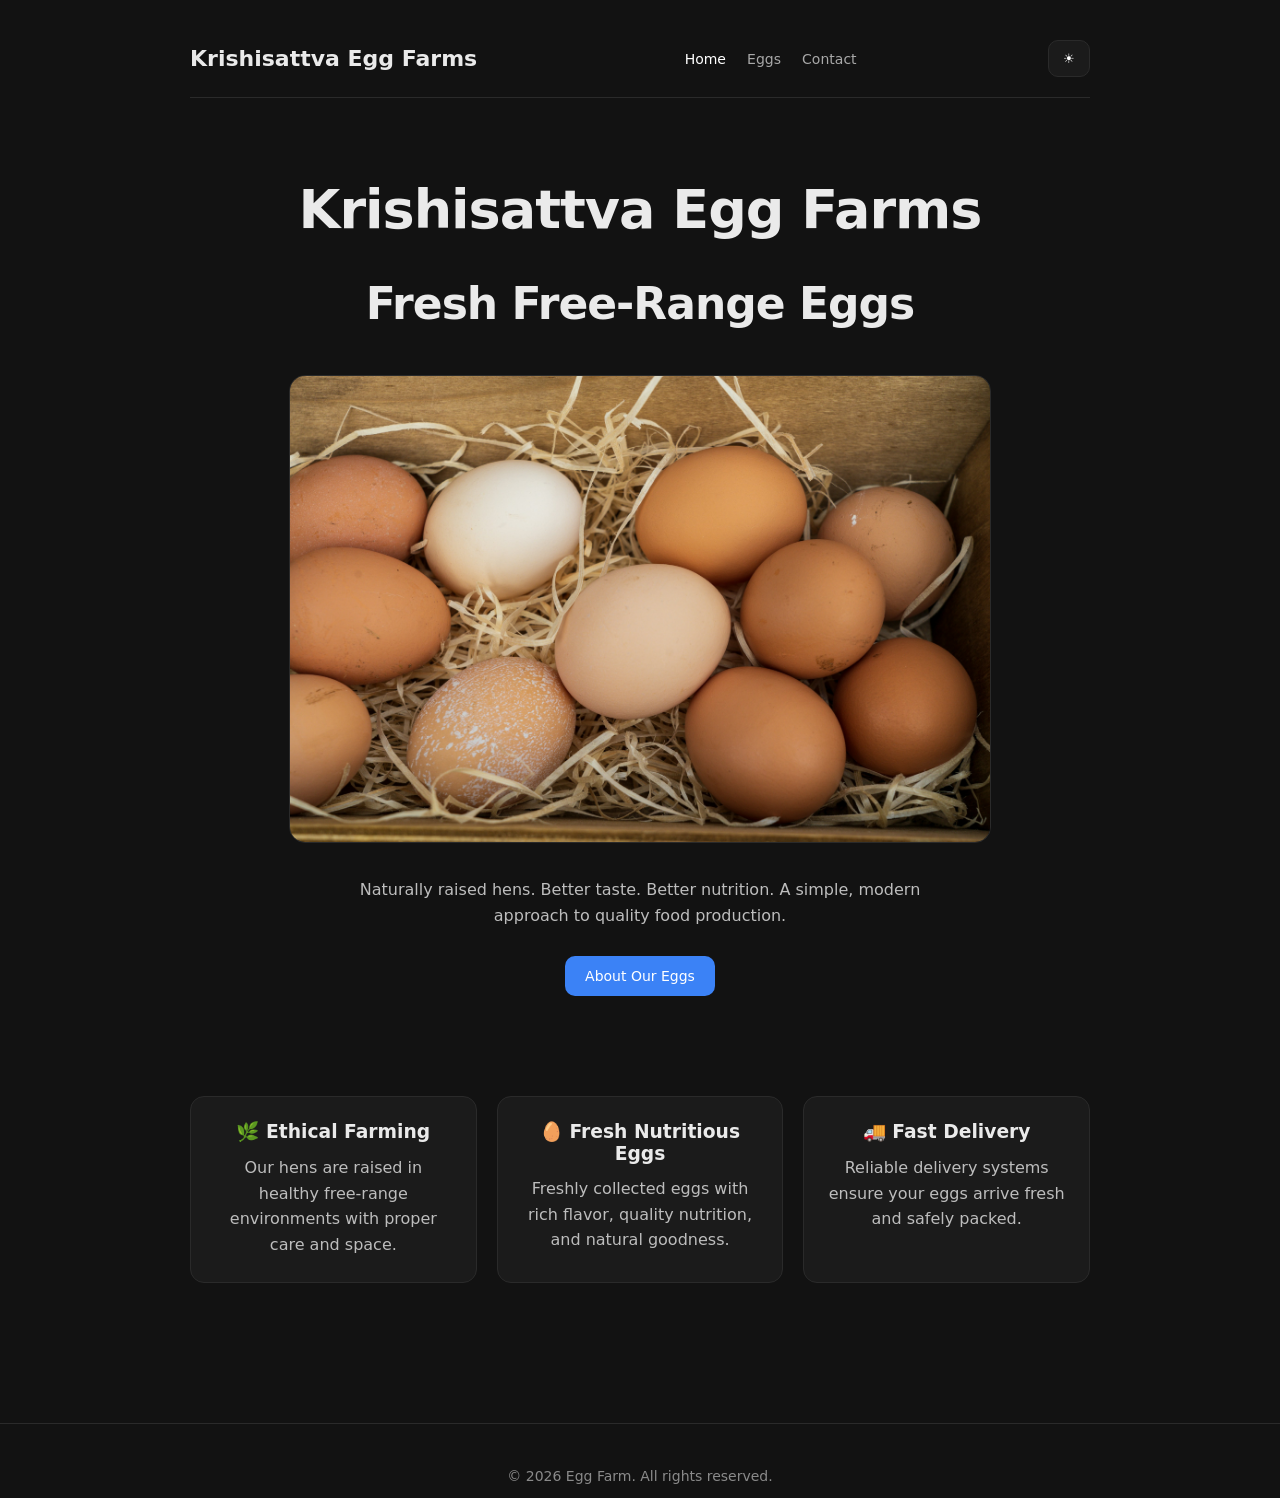
==== index.html @ 88c9a8b3 "First website upload" ====
<!DOCTYPE html>
<html>

<head>
    <title>Krishisattva Egg Farms</title>
    <link rel="stylesheet" href="style.css">
</head>

<body>

    <div class="container">

        <header class="header">
            <h1>Krishisattva Egg Farms</h1>

            <nav class="nav">
                <a href="index.html" class="active">Home</a>
                <a href="eggs.html">Eggs</a>
                <a href="contact.html">Contact</a>
            </nav>
            <button id="theme-toggle">☀</button>
        </header>

        <main class="hero">
            <h1>Krishisattva Egg Farms</h1>

            <h2>Fresh Free-Range Eggs</h2>
            <img src="images/eggs.jpg" class="hero-image">
            <p>
                Naturally raised hens. Better taste. Better nutrition.
                A simple, modern approach to quality food production.
            </p>
            <a href="eggs.html" class="cta-button">About Our Eggs</a>
            <section class="features">

                <div class="feature-card">
                    <h3>🌿 Ethical Farming</h3>

                    <p>
                        Our hens are raised in healthy free-range environments with proper care and space.
                    </p>
                </div>

                <div class="feature-card">
                    <h3>🥚 Fresh Nutritious Eggs</h3>

                    <p>
                        Freshly collected eggs with rich flavor, quality nutrition, and natural goodness.
                    </p>
                </div>

                <div class="feature-card">
                    <h3>🚚 Fast Delivery</h3>

                    <p>
                        Reliable delivery systems ensure your eggs arrive fresh and safely packed.
                    </p>
                </div>
            </section>
        </main>

    </div>
    <footer class="footer">

        <p>© 2026 Egg Farm. All rights reserved.</p>

    </footer>
    <script src="script.js"></script>
</body>

</html>
---- style.css ----
body {
    margin: 0;
    font-family: system-ui, -apple-system, Segoe UI, Roboto, Arial, sans-serif;
    background-color: #121212;
    color: #eaeaea;
}

/* center layout */
.container {
    max-width: 900px;
    margin: 0 auto;
    padding: 40px 24px;
}

/* header */
.header {
    display: flex;
    justify-content: space-between;
    align-items: center;
    padding-bottom: 20px;
    border-bottom: 1px solid #2a2a2a;
}

.header h1 {
    font-size: 22px;
    margin: 0;
}

/* nav */
.nav a {
    margin-left: 16px;
    text-decoration: none;
    color: #a8a8a8;
    font-size: 14px;
}

.nav a:hover {
    color: #ffffff;
}

/* HERO SECTION */
.hero {
    text-align: center;
    margin-top: 80px;
}

/* big headline */
.hero h1 {
    font-size: 54px;
    margin-bottom: 16px;
    letter-spacing: -1px;
}

.hero h2 {
    font-size: 44px;
    margin-bottom: 16px;
    letter-spacing: -1px;
}

/* paragraph */
.hero p {
    font-size: 16px;
    color: #bdbdbd;
    max-width: 600px;
    margin: 0 auto;
    line-height: 1.6;
}

/* CTA button */
.cta-button {
    display: inline-block;
    margin-top: 28px;
    padding: 12px 20px;
    background-color: #3b82f6;
    color: white;
    text-decoration: none;
    border-radius: 10px;
    font-size: 14px;
    transition: 0.2s ease;
}

.cta-button:hover {
    background-color: #2563eb;
    transform: translateY(-2px);
}

/* eggs page */
.eggs-page {
    margin-top: 60px;
}

.eggs-page h2 {
    font-size: 40px;
    margin-bottom: 10px;
    text-align: center;
}

.intro {
    text-align: center;
    color: #bdbdbd;
    max-width: 700px;
    margin: 0 auto 50px auto;
    line-height: 1.7;
}

/* info sections */
.info-section {
    background-color: #1b1b1b;
    border: 1px solid #2a2a2a;
    padding: 24px;
    border-radius: 14px;
    margin-bottom: 24px;
}

.info-section h3 {
    margin-top: 0;
    margin-bottom: 10px;
    font-size: 22px;
}

.info-section p {
    color: #c7c7c7;
    line-height: 1.7;
}

/* features section */
.features {
    display: flex;
    gap: 20px;
    margin-top: 100px;
}

/* individual card */
.feature-card {
    background-color: #1b1b1b;
    border: 1px solid #2a2a2a;
    padding: 24px;
    border-radius: 14px;
    flex: 1;
    transition: 0.2s ease;
}

/* hover effect */
.feature-card:hover {
    transform: translateY(-5px);
    border-color: #3b82f6;
}

/* feature title */
.feature-card h3 {
    margin-top: 0;
    margin-bottom: 12px;
}

/* feature text */
.feature-card p {
    color: #bdbdbd;
    line-height: 1.6;
}

/* footer */
.footer {
    margin-top: 100px;
    padding-top: 30px;
    border-top: 1px solid #2a2a2a;
    text-align: center;
}

.footer p {
    color: #8a8a8a;
    font-size: 14px;
}

/* hero image */
.hero-image {
    width: 100%;
    max-width: 700px;
    border-radius: 16px;
    margin-top: 30px;
    border: 1px solid #2a2a2a;
    margin-bottom: 30px;
}

.active{
    color: white !important;
}

@media (max-width: 768px){

    .features{
        flex-direction: column;
    }

    .header{
        flex-direction: column;
        gap: 15px;
    }

    .hero h1{
        font-size: 40px;
    }

    .hero h2{
        font-size: 30px;
    }
}

/* contact page */
.contact-page{
    margin-top: 60px;
}

.contact-page h2{
    text-align: center;
    font-size: 40px;
    margin-bottom: 10px;
}

/* contact cards */
.contact-card{
    background-color: #1b1b1b;
    border: 1px solid #2a2a2a;
    border-radius: 14px;
    padding: 24px;
    margin-bottom: 24px;
}

.contact-card h3{
    margin-top: 0;
    margin-bottom: 10px;
}

.contact-card p{
    color: #c7c7c7;
}

/* theme toggle button */
#theme-toggle{
    background-color: #1b1b1b;
    color: white;
    border: 1px solid #2a2a2a;
    padding: 10px 14px;
    border-radius: 10px;
    cursor: pointer;
    transition: 0.2s ease;
}

#theme-toggle:hover{
    border-color: #3b82f6;
}

/* LIGHT MODE */
.light-mode{
    background-color: #f5f5f5;
    color: #121212;
}

.light-mode .header{
    border-bottom: 1px solid #d6d6d6;
}

.light-mode .nav a{
    color: #444;
}

.light-mode .nav a:hover{
    color: black;
}

.light-mode .feature-card,
.light-mode .info-section,
.light-mode .contact-card{
    background-color: white;
    border: 1px solid #d6d6d6;
}

.light-mode .footer{
    border-top: 1px solid #d6d6d6;
}

.light-mode .hero p,
.light-mode .intro,
.light-mode .feature-card p,
.light-mode .info-section p,
.light-mode .contact-card p{
    color: #555;
}

.light-mode #theme-toggle{
    background-color: white;
    color: black;
    border: 1px solid #d6d6d6;
}

.light-mode .active{
    color: black !important;
}
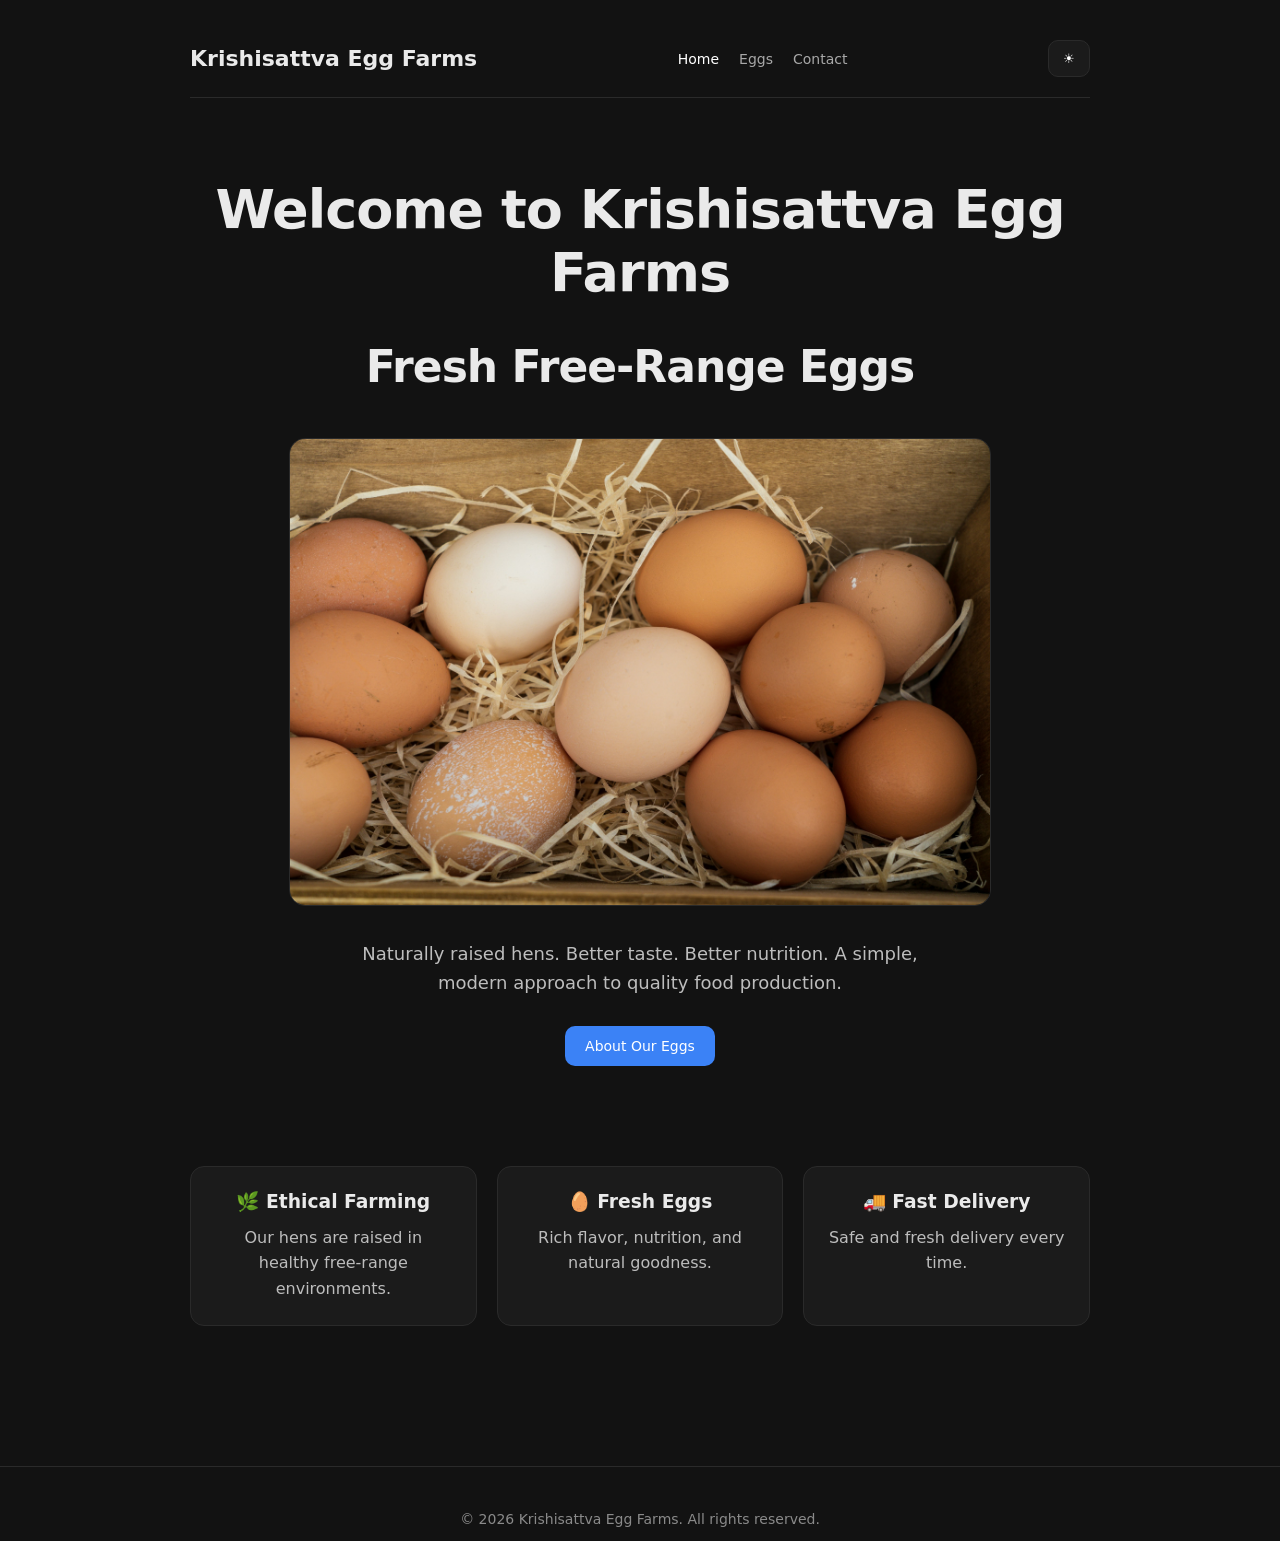
==== commit 4e922656: "Removed hamburger menu and cleaned navbar, kept animations working" ====
--- a/index.html
+++ b/index.html
@@ -3,69 +3,72 @@
 
 <head>
     <title>Krishisattva Egg Farms</title>
+    <meta name="viewport" content="width=device-width, initial-scale=1.0">
     <link rel="stylesheet" href="style.css">
 </head>
 
 <body>
 
-    <div class="container">
+<div class="container">
 
-        <header class="header">
-            <h1>Krishisattva Egg Farms</h1>
+<header class="header">
 
-            <nav class="nav">
-                <a href="index.html" class="active">Home</a>
-                <a href="eggs.html">Eggs</a>
-                <a href="contact.html">Contact</a>
-            </nav>
-            <button id="theme-toggle">☀</button>
-        </header>
+  <h1>Krishisattva Egg Farms</h1>
 
-        <main class="hero">
-            <h1>Krishisattva Egg Farms</h1>
+  <nav class="nav">
+    <a href="index.html" class="active">Home</a>
+    <a href="eggs.html">Eggs</a>
+    <a href="contact.html">Contact</a>
+  </nav>
 
-            <h2>Fresh Free-Range Eggs</h2>
-            <img src="images/eggs.jpg" class="hero-image">
-            <p>
-                Naturally raised hens. Better taste. Better nutrition.
-                A simple, modern approach to quality food production.
-            </p>
-            <a href="eggs.html" class="cta-button">About Our Eggs</a>
-            <section class="features">
+  <button id="theme-toggle">☀</button>
 
-                <div class="feature-card">
-                    <h3>🌿 Ethical Farming</h3>
+</header>
 
-                    <p>
-                        Our hens are raised in healthy free-range environments with proper care and space.
-                    </p>
-                </div>
+<main class="hero">
 
-                <div class="feature-card">
-                    <h3>🥚 Fresh Nutritious Eggs</h3>
+    <div class="fade-in">
+        <h1>Welcome to Krishisattva Egg Farms</h1>
+        <h2>Fresh Free-Range Eggs</h2>
+    </div>
 
-                    <p>
-                        Freshly collected eggs with rich flavor, quality nutrition, and natural goodness.
-                    </p>
-                </div>
+    <img src="images/eggs.jpg" class="hero-image">
 
-                <div class="feature-card">
-                    <h3>🚚 Fast Delivery</h3>
+    <p>
+        Naturally raised hens. Better taste. Better nutrition.
+        A simple, modern approach to quality food production.
+    </p>
 
-                    <p>
-                        Reliable delivery systems ensure your eggs arrive fresh and safely packed.
-                    </p>
-                </div>
-            </section>
-        </main>
+    <a href="eggs.html" class="cta-button">About Our Eggs</a>
 
-    </div>
-    <footer class="footer">
+    <section class="features">
 
-        <p>© 2026 Egg Farm. All rights reserved.</p>
+        <div class="feature-card">
+            <h3>🌿 Ethical Farming</h3>
+            <p>Our hens are raised in healthy free-range environments.</p>
+        </div>
 
-    </footer>
-    <script src="script.js"></script>
+        <div class="feature-card">
+            <h3>🥚 Fresh Eggs</h3>
+            <p>Rich flavor, nutrition, and natural goodness.</p>
+        </div>
+
+        <div class="feature-card">
+            <h3>🚚 Fast Delivery</h3>
+            <p>Safe and fresh delivery every time.</p>
+        </div>
+
+    </section>
+
+</main>
+
+</div>
+
+<footer class="footer">
+    <p>© 2026 Krishisattva Egg Farms. All rights reserved.</p>
+</footer>
+
+<script src="script.js"></script>
+
 </body>
-
 </html>
--- a/style.css
+++ b/style.css
@@ -26,9 +26,13 @@
     margin: 0;
 }
 
-/* nav */
+/* NAV */
+.nav {
+    display: flex;
+    gap: 20px;
+}
+
 .nav a {
-    margin-left: 16px;
     text-decoration: none;
     color: #a8a8a8;
     font-size: 14px;
@@ -38,13 +42,12 @@
     color: #ffffff;
 }
 
-/* HERO SECTION */
+/* HERO */
 .hero {
     text-align: center;
     margin-top: 80px;
 }
 
-/* big headline */
 .hero h1 {
     font-size: 54px;
     margin-bottom: 16px;
@@ -57,9 +60,8 @@
     letter-spacing: -1px;
 }
 
-/* paragraph */
 .hero p {
-    font-size: 16px;
+    font-size: 18px;
     color: #bdbdbd;
     max-width: 600px;
     margin: 0 auto;
@@ -84,17 +86,72 @@
     transform: translateY(-2px);
 }
 
-/* eggs page */
-.eggs-page {
+/* HERO IMAGE */
+.hero-image {
+    width: 100%;
+    max-width: 700px;
+    border-radius: 16px;
+    margin: 30px 0;
+    border: 1px solid #2a2a2a;
+}
+
+/* FEATURES */
+.features {
+    display: flex;
+    gap: 20px;
+    margin-top: 100px;
+}
+
+.feature-card {
+    background-color: #1b1b1b;
+    border: 1px solid #2a2a2a;
+    padding: 24px;
+    border-radius: 14px;
+    flex: 1;
+    transition: 0.2s ease;
+}
+
+.feature-card:hover {
+    transform: translateY(-5px);
+    border-color: #3b82f6;
+}
+
+.feature-card h3 {
+    margin-top: 0;
+    margin-bottom: 12px;
+}
+
+.feature-card p {
+    color: #bdbdbd;
+    line-height: 1.6;
+    font-size: 16px;
+}
+
+/* FOOTER */
+.footer {
+    margin-top: 100px;
+    padding-top: 30px;
+    border-top: 1px solid #2a2a2a;
+    text-align: center;
+}
+
+.footer p {
+    color: #8a8a8a;
+    font-size: 14px;
+}
+
+/* PAGES */
+.eggs-page,
+.contact-page {
     margin-top: 60px;
 }
 
-.eggs-page h2 {
-    font-size: 40px;
-    margin-bottom: 10px;
+.eggs-page h1,
+.contact-page h1 {
     text-align: center;
 }
 
+/* intro text */
 .intro {
     text-align: center;
     color: #bdbdbd;
@@ -103,178 +160,137 @@
     line-height: 1.7;
 }
 
-/* info sections */
+/* INFO SECTIONS */
 .info-section {
     background-color: #1b1b1b;
     border: 1px solid #2a2a2a;
     padding: 24px;
     border-radius: 14px;
     margin-bottom: 24px;
-}
-
-.info-section h3 {
-    margin-top: 0;
-    margin-bottom: 10px;
-    font-size: 22px;
-}
-
-.info-section p {
-    color: #c7c7c7;
-    line-height: 1.7;
-}
-
-/* features section */
-.features {
-    display: flex;
-    gap: 20px;
-    margin-top: 100px;
-}
-
-/* individual card */
-.feature-card {
-    background-color: #1b1b1b;
-    border: 1px solid #2a2a2a;
-    padding: 24px;
-    border-radius: 14px;
-    flex: 1;
-    transition: 0.2s ease;
-}
-
-/* hover effect */
-.feature-card:hover {
-    transform: translateY(-5px);
-    border-color: #3b82f6;
-}
-
-/* feature title */
-.feature-card h3 {
-    margin-top: 0;
-    margin-bottom: 12px;
-}
-
-/* feature text */
-.feature-card p {
-    color: #bdbdbd;
-    line-height: 1.6;
-}
-
-/* footer */
-.footer {
-    margin-top: 100px;
-    padding-top: 30px;
-    border-top: 1px solid #2a2a2a;
-    text-align: center;
-}
-
-.footer p {
-    color: #8a8a8a;
-    font-size: 14px;
-}
-
-/* hero image */
-.hero-image {
-    width: 100%;
-    max-width: 700px;
-    border-radius: 16px;
-    margin-top: 30px;
-    border: 1px solid #2a2a2a;
-    margin-bottom: 30px;
-}
-
-.active{
-    color: white !important;
-}
-
-@media (max-width: 768px){
-
-    .features{
-        flex-direction: column;
-    }
-
-    .header{
-        flex-direction: column;
-        gap: 15px;
-    }
-
-    .hero h1{
-        font-size: 40px;
-    }
-
-    .hero h2{
-        font-size: 30px;
-    }
-}
-
-/* contact page */
-.contact-page{
-    margin-top: 60px;
-}
-
-.contact-page h2{
-    text-align: center;
-    font-size: 40px;
-    margin-bottom: 10px;
-}
-
-/* contact cards */
-.contact-card{
+
+    opacity: 0;
+    transform: translateY(20px);
+    animation: fadeIn 0.8s ease forwards;
+    animation-fill-mode: both;
+    will-change: transform, opacity;
+}
+
+.info-section:nth-of-type(1) { animation-delay: 0.2s; }
+.info-section:nth-of-type(2) { animation-delay: 0.4s; }
+.info-section:nth-of-type(3) { animation-delay: 0.6s; }
+.info-section:nth-of-type(4) { animation-delay: 0.8s; }
+
+/* CONTACT CARDS */
+.contact-card {
     background-color: #1b1b1b;
     border: 1px solid #2a2a2a;
     border-radius: 14px;
     padding: 24px;
     margin-bottom: 24px;
-}
-
-.contact-card h3{
-    margin-top: 0;
-    margin-bottom: 10px;
-}
-
-.contact-card p{
-    color: #c7c7c7;
-}
-
-/* theme toggle button */
-#theme-toggle{
+
+    opacity: 0;
+    transform: translateY(20px);
+    animation: fadeIn 0.8s ease forwards;
+    animation-fill-mode: both;
+}
+
+.contact-card:hover {
+    transform: translateY(-6px);
+}
+
+/* FADE ANIMATION */
+.fade-in {
+    opacity: 0;
+    transform: translateY(20px);
+    animation: fadeIn 1s ease forwards;
+}
+
+@keyframes fadeIn {
+    to {
+        opacity: 1;
+        transform: translateY(0);
+    }
+}
+
+/* ACTIVE LINK */
+.active {
+    color: white !important;
+}
+
+/* THEME BUTTON */
+#theme-toggle {
     background-color: #1b1b1b;
     color: white;
     border: 1px solid #2a2a2a;
     padding: 10px 14px;
     border-radius: 10px;
     cursor: pointer;
-    transition: 0.2s ease;
-}
-
-#theme-toggle:hover{
-    border-color: #3b82f6;
+}
+
+/* MOBILE */
+@media (max-width: 768px) {
+
+    .container {
+        padding: 20px;
+    }
+
+    .header {
+        flex-direction: column;
+        gap: 20px;
+        text-align: center;
+    }
+
+    .nav {
+        flex-wrap: wrap;
+        justify-content: center;
+        gap: 15px;
+    }
+
+    .hero h1 {
+        font-size: 42px;
+    }
+
+    .hero h2 {
+        font-size: 32px;
+    }
+
+    .features {
+        flex-direction: column;
+        margin-top: 60px;
+    }
+
+    .feature-card {
+        width: 100%;
+        box-sizing: border-box;
+    }
 }
 
 /* LIGHT MODE */
-.light-mode{
+.light-mode {
     background-color: #f5f5f5;
     color: #121212;
 }
 
-.light-mode .header{
+.light-mode .header {
     border-bottom: 1px solid #d6d6d6;
 }
 
-.light-mode .nav a{
+.light-mode .nav a {
     color: #444;
 }
 
-.light-mode .nav a:hover{
+.light-mode .nav a:hover {
     color: black;
 }
 
 .light-mode .feature-card,
 .light-mode .info-section,
-.light-mode .contact-card{
+.light-mode .contact-card {
     background-color: white;
     border: 1px solid #d6d6d6;
 }
 
-.light-mode .footer{
+.light-mode .footer {
     border-top: 1px solid #d6d6d6;
 }
 
@@ -282,16 +298,16 @@
 .light-mode .intro,
 .light-mode .feature-card p,
 .light-mode .info-section p,
-.light-mode .contact-card p{
+.light-mode .contact-card p {
     color: #555;
 }
 
-.light-mode #theme-toggle{
+.light-mode #theme-toggle {
     background-color: white;
     color: black;
     border: 1px solid #d6d6d6;
 }
 
-.light-mode .active{
+.light-mode .active {
     color: black !important;
 }
